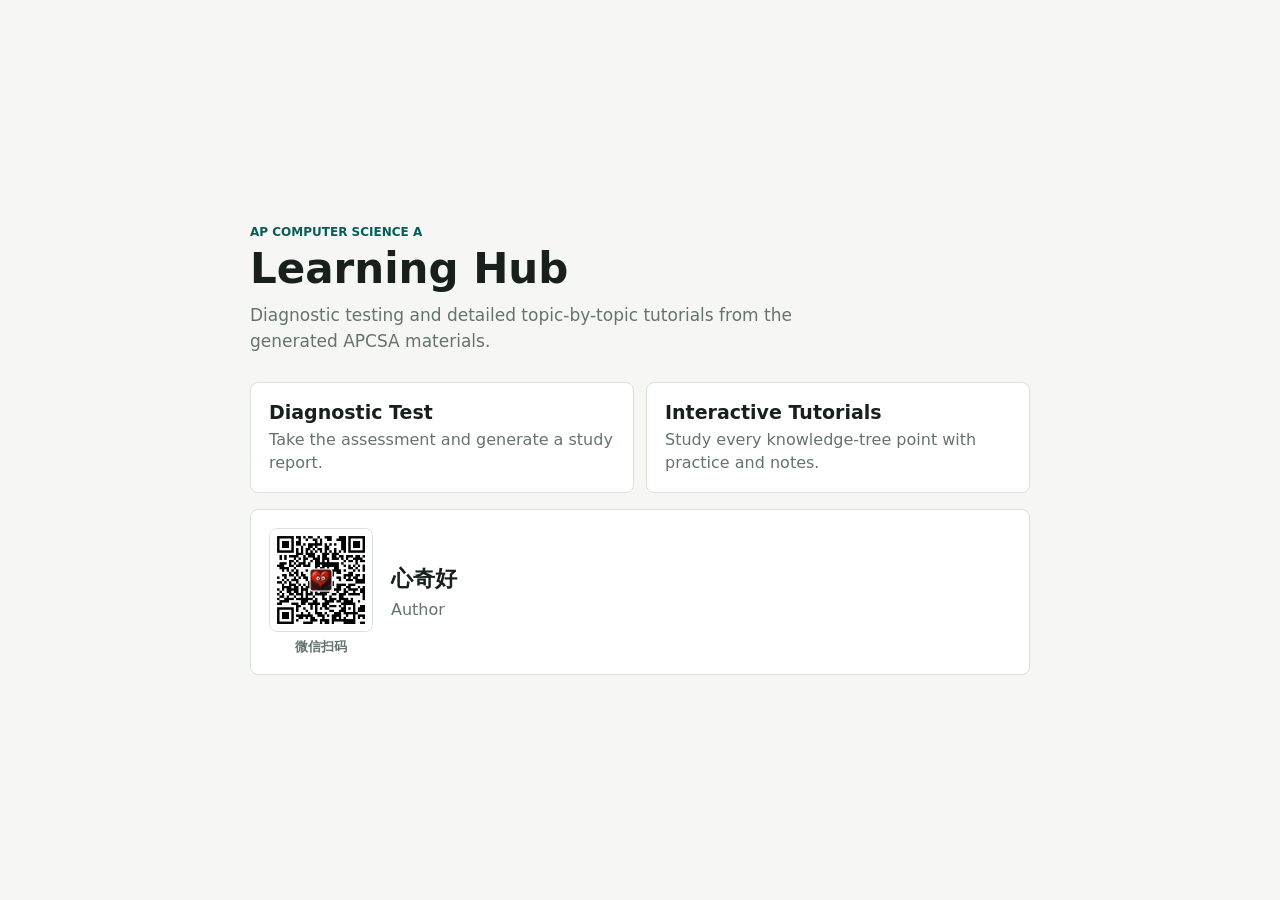
==== docs/index.html @ f62cc9db "Publish APCSA learning site" ====
<!doctype html>
<html lang="en">
  <head>
    <meta charset="utf-8">
    <meta name="viewport" content="width=device-width, initial-scale=1">
    <title>AP CSA Learning Hub</title>
    <style>
      :root {
        color-scheme: light;
        --bg: #f6f7f4;
        --surface: #ffffff;
        --ink: #17201c;
        --muted: #65736d;
        --line: #d9e2dc;
        --accent: #0d766f;
        --accent-strong: #075d58;
        font-family: Inter, ui-sans-serif, system-ui, -apple-system, BlinkMacSystemFont, "Segoe UI", sans-serif;
      }

      * {
        box-sizing: border-box;
      }

      body {
        min-height: 100vh;
        margin: 0;
        display: grid;
        place-items: center;
        padding: 24px;
        background: var(--bg);
        color: var(--ink);
      }

      main {
        width: min(780px, 100%);
      }

      p {
        margin: 0;
      }

      .eyebrow {
        margin-bottom: 8px;
        color: var(--accent-strong);
        font-size: 12px;
        font-weight: 800;
        letter-spacing: 0;
        text-transform: uppercase;
      }

      h1 {
        margin: 0 0 12px;
        font-size: 42px;
        line-height: 1.05;
        letter-spacing: 0;
      }

      .subtitle {
        max-width: 560px;
        color: var(--muted);
        font-size: 17px;
        line-height: 1.5;
      }

      .links {
        display: grid;
        grid-template-columns: repeat(2, minmax(0, 1fr));
        gap: 12px;
        margin-top: 28px;
      }

      .app-card {
        min-height: 92px;
        display: grid;
        align-content: center;
        gap: 6px;
        padding: 18px;
        border: 1px solid var(--line);
        border-radius: 8px;
        background: var(--surface);
        color: var(--ink);
        text-decoration: none;
      }

      .app-card:hover {
        border-color: var(--accent);
      }

      .app-card strong,
      .app-card span {
        display: block;
      }

      .app-card strong {
        font-size: 19px;
      }

      .app-card span {
        color: var(--muted);
        line-height: 1.4;
      }

      .contact-card {
        margin-top: 16px;
        display: grid;
        grid-template-columns: 104px minmax(0, 1fr);
        gap: 18px;
        align-items: center;
        padding: 18px;
        border: 1px solid var(--line);
        border-radius: 8px;
        background: var(--surface);
      }

      .qr-block {
        display: grid;
        gap: 6px;
        justify-items: center;
      }

      .qr-block img {
        width: 104px;
        aspect-ratio: 1;
        object-fit: cover;
        border: 1px solid var(--line);
        border-radius: 8px;
      }

      .qr-block span {
        color: var(--muted);
        font-size: 13px;
        font-weight: 800;
      }

      .contact-card h2 {
        margin: 0 0 6px;
        font-size: 22px;
        letter-spacing: 0;
      }

      .contact-card p {
        color: var(--muted);
      }

      .contact-card a {
        display: inline-block;
        margin-top: 10px;
        color: var(--accent);
        font-weight: 800;
        text-decoration: none;
        overflow-wrap: anywhere;
      }

      @media (max-width: 640px) {
        h1 {
          font-size: 34px;
        }

        .links {
          grid-template-columns: 1fr;
        }

        .contact-card {
          grid-template-columns: 1fr;
        }
      }
    </style>
  </head>
  <body>
    <main>
      <p class="eyebrow">AP Computer Science A</p>
      <h1>Learning Hub</h1>
      <p class="subtitle">Diagnostic testing and detailed topic-by-topic tutorials from the generated APCSA materials.</p>

      <div class="links">
        <a class="app-card" href="Generated_Materials/Web_App/index.html">
          <strong>Diagnostic Test</strong>
          <span>Take the assessment and generate a study report.</span>
        </a>
        <a class="app-card" href="Generated_Materials/Tutorial_Web_App/index.html">
          <strong>Interactive Tutorials</strong>
          <span>Study every knowledge-tree point with practice and notes.</span>
        </a>
      </div>

      <section class="contact-card" aria-label="Contact">
        <div class="qr-block">
          <img src="Generated_Materials/QRCode.jpg" alt="WeChat QR code for 心奇好">
          <span>微信扫码</span>
        </div>
        <div>
          <h2>心奇好</h2>
          <p>Author</p>
        </div>
      </section>
    </main>
  </body>
</html>
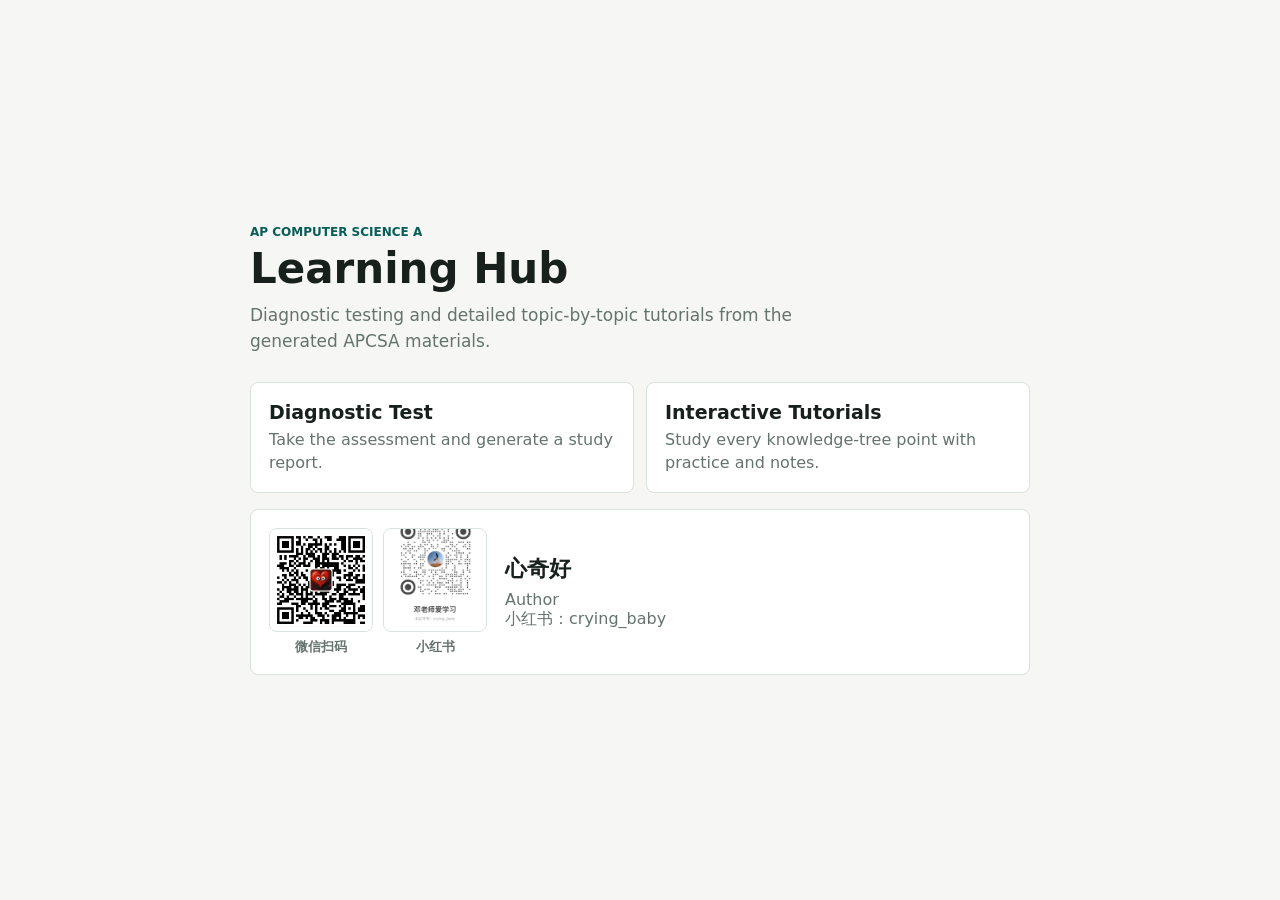
==== commit 2d9a0fc2: "Add Xiaohongshu contact QR" ====
--- a/docs/index.html
+++ b/docs/index.html
@@ -103,13 +103,19 @@
       .contact-card {
         margin-top: 16px;
         display: grid;
-        grid-template-columns: 104px minmax(0, 1fr);
+        grid-template-columns: max-content minmax(0, 1fr);
         gap: 18px;
         align-items: center;
         padding: 18px;
         border: 1px solid var(--line);
         border-radius: 8px;
         background: var(--surface);
+      }
+
+      .qr-list {
+        display: flex;
+        flex-wrap: wrap;
+        gap: 10px;
       }
 
       .qr-block {
@@ -162,6 +168,10 @@
 
         .contact-card {
           grid-template-columns: 1fr;
+        }
+
+        .qr-list {
+          justify-content: center;
         }
       }
     </style>
@@ -184,13 +194,20 @@
       </div>
 
       <section class="contact-card" aria-label="Contact">
-        <div class="qr-block">
-          <img src="Generated_Materials/QRCode.jpg" alt="WeChat QR code for 心奇好">
-          <span>微信扫码</span>
+        <div class="qr-list" aria-label="Contact QR codes">
+          <div class="qr-block">
+            <img src="Generated_Materials/QRCode.jpg" alt="WeChat QR code for 心奇好">
+            <span>微信扫码</span>
+          </div>
+          <div class="qr-block">
+            <img src="Generated_Materials/XiaohongshuQR.jpg" alt="Xiaohongshu QR code for 心奇好">
+            <span>小红书</span>
+          </div>
         </div>
         <div>
           <h2>心奇好</h2>
           <p>Author</p>
+          <p>小红书：crying_baby</p>
         </div>
       </section>
     </main>
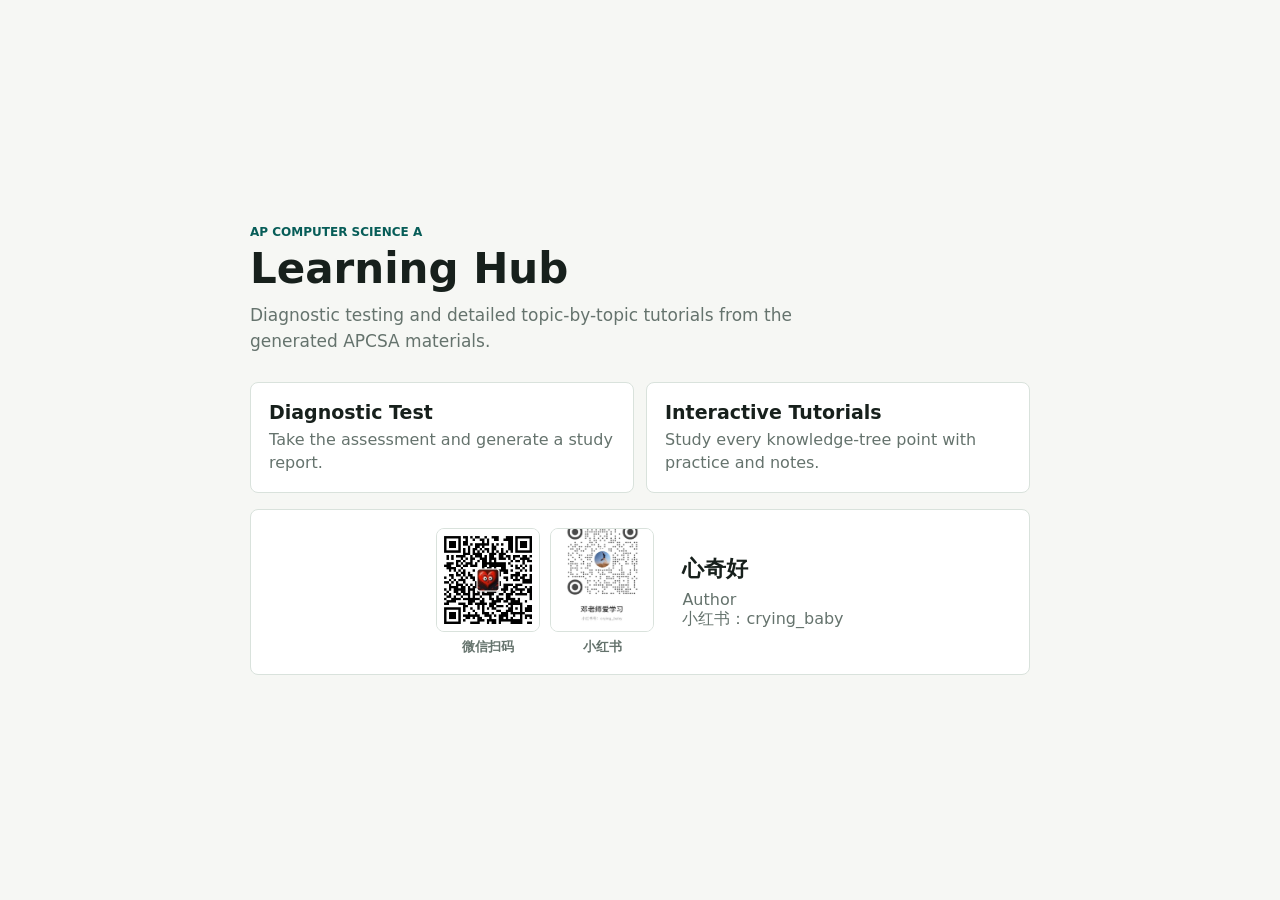
==== commit 5c57bc31: "Refine homepage contact card layout" ====
--- a/docs/index.html
+++ b/docs/index.html
@@ -103,8 +103,9 @@
       .contact-card {
         margin-top: 16px;
         display: grid;
-        grid-template-columns: max-content minmax(0, 1fr);
-        gap: 18px;
+        grid-template-columns: max-content max-content;
+        gap: 28px;
+        justify-content: center;
         align-items: center;
         padding: 18px;
         border: 1px solid var(--line);
@@ -128,6 +129,7 @@
         width: 104px;
         aspect-ratio: 1;
         object-fit: cover;
+        object-position: top center;
         border: 1px solid var(--line);
         border-radius: 8px;
       }
@@ -145,6 +147,7 @@
       }
 
       .contact-card p {
+        margin: 0;
         color: var(--muted);
       }
 
@@ -168,6 +171,8 @@
 
         .contact-card {
           grid-template-columns: 1fr;
+          justify-items: center;
+          text-align: center;
         }
 
         .qr-list {
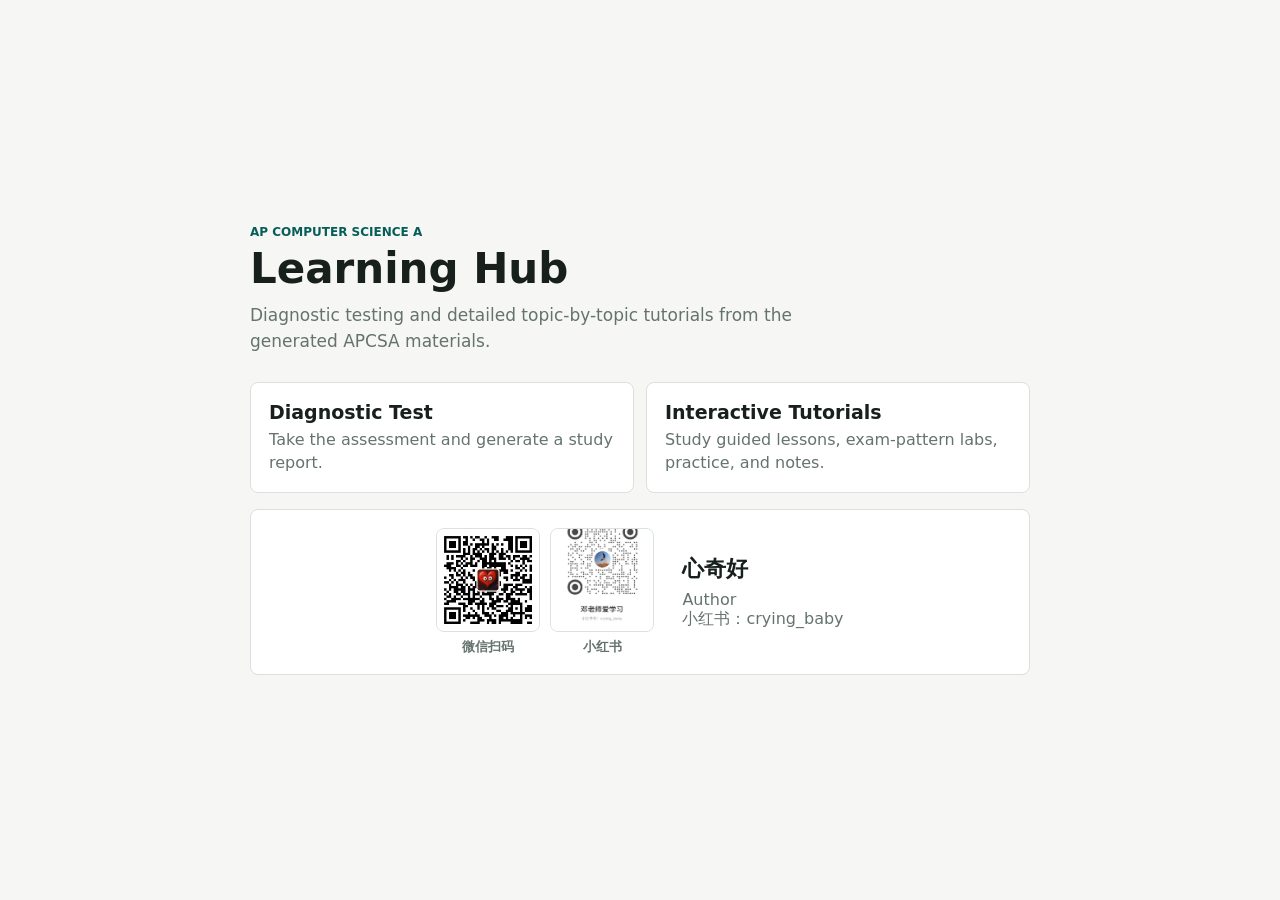
==== commit f18a9afb: "Add exam pattern labs to tutorials" ====
--- a/docs/index.html
+++ b/docs/index.html
@@ -194,7 +194,7 @@
         </a>
         <a class="app-card" href="Generated_Materials/Tutorial_Web_App/index.html">
           <strong>Interactive Tutorials</strong>
-          <span>Study every knowledge-tree point with practice and notes.</span>
+          <span>Study guided lessons, exam-pattern labs, practice, and notes.</span>
         </a>
       </div>
 
